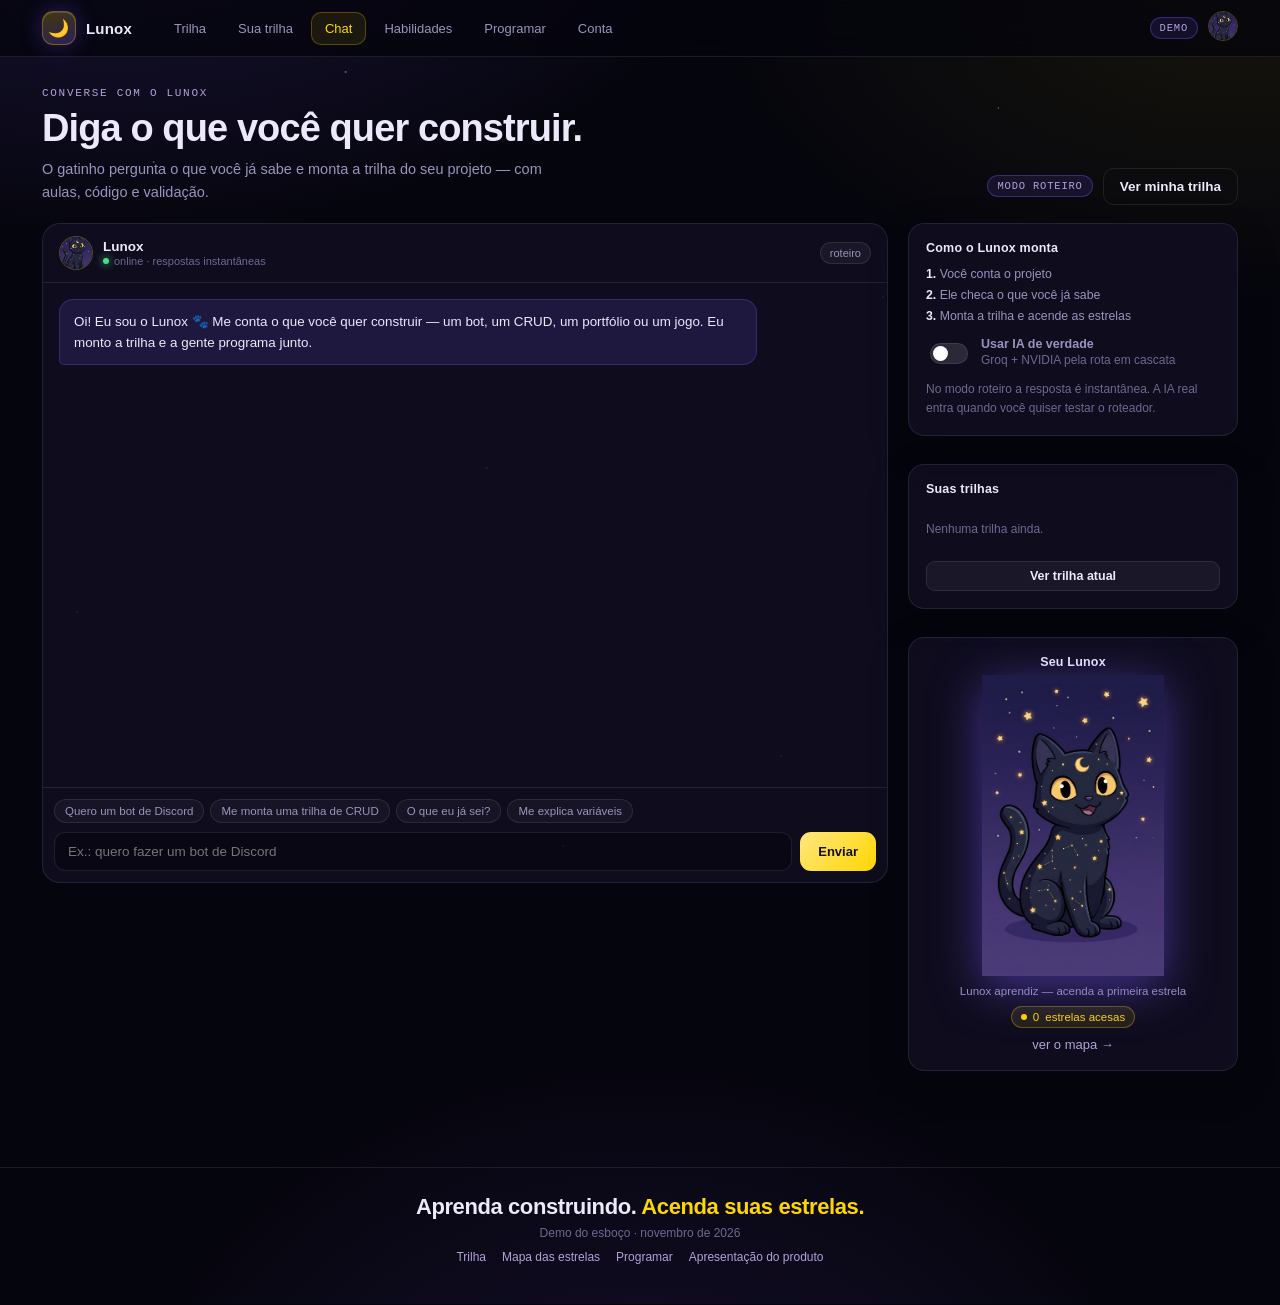
==== chat.html @ a4befdef "Publicação real pela aba Admin e ponte Git para Cloudflare - admin publica no KV (vale na hora) e cr" ====
<!DOCTYPE html>
<html lang="pt-BR">
<head>
<meta charset="UTF-8">
<meta name="viewport" content="width=device-width, initial-scale=1.0">
<title>Lunox — Chat</title>
<meta name="description" content="Converse com o Lunox: diga o que quer construir e ele monta a trilha do seu projeto.">
<link rel="stylesheet" href="app.css">
<link rel="stylesheet" href="conta.css">
</head>
<body>

<header id="topbar"></header>

<main class="page">

  <section class="trail-hero" style="margin-bottom:18px">
    <div>
      <div class="kicker">Converse com o Lunox</div>
      <h1>Diga o que você quer construir.</h1>
      <p class="lead">O gatinho pergunta o que você já sabe e monta a trilha do seu projeto — com aulas, código e validação.</p>
    </div>
    <div class="trail-actions">
      <span class="badge-demo" id="modo-badge">modo roteiro</span>
      <a class="btn ghost" href="index.html">Ver minha trilha</a>
    </div>
  </section>

  <div class="chat-layout">
    <section class="chat-box">
      <div class="chat-head">
        <img class="chat-avatar" id="chat-gato" src="lunox3.png" alt="Lunox">
        <div>
          <div class="who">Lunox</div>
          <div class="st"><span class="dot"></span><span id="chat-status">online · respostas instantâneas</span></div>
        </div>
        <span class="mode" id="chat-mode">roteiro</span>
      </div>

      <div class="chat-log" id="chat-log" aria-live="polite"></div>

      <div class="chat-compose">
        <div class="sugestoes" id="sugestoes"></div>
        <form class="chat-input-row" id="form">
          <input class="chat-input" id="input" placeholder="Ex.: quero fazer um bot de Discord" autocomplete="off" maxlength="500" aria-label="Mensagem para o Lunox">
          <button class="chat-send" type="submit">Enviar</button>
        </form>
      </div>
    </section>

    <aside class="aside">

      <div class="panel">
        <div class="panel-head">
          <span class="panel-title">Como o Lunox monta</span>
        </div>
        <div class="lembra">
          <div><b>1.</b> Você conta o projeto</div>
          <div><b>2.</b> Ele checa o que você já sabe</div>
          <div><b>3.</b> Monta a trilha e acende as estrelas</div>
        </div>
        <label class="switch" style="margin-top:14px">
          <input type="checkbox" id="modo-ia">
          <span><b>Usar IA de verdade</b><br><span class="tiny">Groq + NVIDIA pela rota em cascata</span></span>
        </label>
        <p class="tiny" style="margin:10px 0 0">No modo roteiro a resposta é instantânea. A IA real entra quando você quiser testar o roteador.</p>
      </div>

      <div class="panel">
        <div class="panel-head">
          <span class="panel-title">Suas trilhas</span>
        </div>
        <div class="mini-trails" id="mini-trilhas"></div>
        <a class="btn small" href="index.html" style="width:100%;margin-top:9px;justify-content:center">Ver trilha atual</a>
      </div>

      <div class="panel pet-mini">
        <div class="panel-head" style="justify-content:center;margin-bottom:6px">
          <span class="panel-title">Seu Lunox</span>
        </div>
        <img id="gato" src="lunox3.png" alt="Lunox">
        <div class="cap" id="gato-cap"></div>
        <div class="row" style="justify-content:center;margin-top:9px">
          <span class="chip gold"><span class="dot"></span><span id="estrelas-count">0</span> estrelas acesas</span>
        </div>
        <a class="link" href="habilidades.html" style="display:inline-block;margin-top:9px">ver o mapa →</a>
      </div>

    </aside>
  </div>

</main>

<footer class="footer">
  <div class="big">Aprenda construindo. <span>Acenda suas estrelas.</span></div>
  <p>Demo do esboço · novembro de 2026</p>
  <div class="links">
    <a href="index.html">Trilha</a>
    <a href="habilidades.html">Mapa das estrelas</a>
    <a href="programar.html">Programar</a>
    <a href="pitch.html">Apresentação do produto</a>
  </div>
</footer>

<script src="app-core.js"></script>
<script src="chat.js"></script>
<script src="conta.js"></script>
</body>
</html>
---- app.css ----
/* ============================================================
   Lunox — app de 4 páginas
   ============================================================ */
:root{
  --bg:#05050d;
  --panel:rgba(18,16,36,.72);
  --panel2:rgba(10,9,22,.72);
  --line:rgba(255,255,255,.09);
  --line2:rgba(255,255,255,.14);
  --txt:#ece9fb;
  --dim:#9a93bd;
  --dim2:#6f6890;
  --gold:#ffd700;
  --gold2:#ffe680;
  --violet:#7c5cff;
  --purple:#b3a1d9;
  --ok:#4ade80;
  --danger:#fb7185;
  --radius:16px;
  --mono:ui-monospace,"Cascadia Code",Consolas,Menlo,monospace;
}

*{box-sizing:border-box}
html{scroll-behavior:smooth}
body{
  margin:0;color:var(--txt);min-height:100vh;overflow-x:hidden;
  font-family:ui-sans-serif,-apple-system,"Segoe UI",Roboto,sans-serif;
  background:
    radial-gradient(1100px 650px at 8% -12%, rgba(124,92,255,.20), transparent 62%),
    radial-gradient(900px 520px at 96% 0%, rgba(255,215,0,.075), transparent 58%),
    radial-gradient(900px 760px at 50% 116%, rgba(140,80,255,.14), transparent 62%),
    var(--bg);
}
body::before{
  content:"";position:fixed;inset:0;pointer-events:none;z-index:0;opacity:.45;
  background-image:
    radial-gradient(1.4px 1.4px at 12% 18%, #fff, transparent),
    radial-gradient(1.2px 1.2px at 78% 12%, #fff, transparent),
    radial-gradient(1.6px 1.6px at 38% 52%, #ffe9a8, transparent),
    radial-gradient(1.2px 1.2px at 91% 44%, #cfd4ff, transparent),
    radial-gradient(1.3px 1.3px at 6% 68%, #fff, transparent),
    radial-gradient(1.1px 1.1px at 61% 84%, #fff, transparent),
    radial-gradient(1.5px 1.5px at 27% 8%, #fff, transparent),
    radial-gradient(1.2px 1.2px at 69% 33%, #fff, transparent),
    radial-gradient(1.3px 1.3px at 96% 74%, #fff, transparent),
    radial-gradient(1.2px 1.2px at 44% 94%, #fff, transparent);
  animation:twinkle 7s ease-in-out infinite alternate;
}
@keyframes twinkle{from{opacity:.24}to{opacity:.56}}

a{color:inherit}
.wrap{position:relative;z-index:1;max-width:1240px;margin:0 auto;padding:0 22px}

/* ---------- topo ---------- */
.topbar{
  position:sticky;top:0;z-index:30;
  background:rgba(5,5,13,.78);backdrop-filter:blur(14px);
  border-bottom:1px solid var(--line);
}
.topbar-in{
  max-width:1240px;margin:0 auto;padding:11px 22px;
  display:flex;align-items:center;gap:18px;
}
.brand{display:flex;align-items:center;gap:10px;font-weight:700;letter-spacing:.2px;text-decoration:none;font-size:15px}
.brand .moon{
  width:34px;height:34px;border-radius:11px;display:grid;place-items:center;font-size:17px;
  background:linear-gradient(160deg,rgba(255,215,0,.24),rgba(124,92,255,.3));
  border:1px solid rgba(255,215,0,.3);
  box-shadow:0 0 22px rgba(124,92,255,.32), inset 0 1px 0 rgba(255,255,255,.15);
}
.tabs{display:flex;align-items:center;gap:4px;margin-left:10px;flex:1}
.tab{
  text-decoration:none;font-size:13px;color:var(--dim);padding:8px 13px;border-radius:10px;
  border:1px solid transparent;transition:.16s;white-space:nowrap;
}
.tab:hover{color:var(--txt);background:rgba(255,255,255,.05)}
.tab.ativo{
  color:var(--gold);background:rgba(255,215,0,.09);border-color:rgba(255,215,0,.26);
}
.top-meta{display:flex;align-items:center;gap:10px;margin-left:auto}
.badge-demo{
  font-size:10.5px;letter-spacing:.8px;text-transform:uppercase;color:var(--purple);
  border:1px solid rgba(124,92,255,.34);background:rgba(124,92,255,.12);
  padding:4px 9px;border-radius:999px;font-family:var(--mono);
}
.top-gato{width:30px;height:30px;border-radius:50%;object-fit:cover;border:1px solid rgba(255,215,0,.3)}

/* ---------- base de página ---------- */
.page{position:relative;z-index:1;max-width:1240px;margin:0 auto;padding:30px 22px 60px}
.kicker{font-size:11px;letter-spacing:1.7px;text-transform:uppercase;color:var(--purple);margin-bottom:9px;font-family:var(--mono)}
h1{font-size:clamp(26px,3.4vw,38px);letter-spacing:-.9px;line-height:1.1;margin:0 0 10px;font-weight:740}
h2{font-size:clamp(19px,2.2vw,24px);letter-spacing:-.4px;margin:0 0 8px;font-weight:700}
h3{font-size:15.5px;margin:0 0 6px}
.lead{color:var(--dim);font-size:14.5px;line-height:1.62;margin:0;max-width:70ch}
.muted{color:var(--dim)}
.tiny{font-size:12px;color:var(--dim2);line-height:1.6}
.row{display:flex;align-items:center;gap:10px;flex-wrap:wrap}
.stack{display:flex;flex-direction:column;gap:14px}

/* ---------- botões ---------- */
.btn{
  display:inline-flex;align-items:center;justify-content:center;gap:8px;
  border:1px solid var(--line);background:rgba(255,255,255,.05);color:var(--txt);
  font-size:13.5px;font-weight:640;padding:10px 16px;border-radius:11px;cursor:pointer;
  text-decoration:none;transition:.16s;font-family:inherit;white-space:nowrap;
}
.btn:hover{background:rgba(255,255,255,.1);transform:translateY(-1px)}
.btn.primary{
  color:#120f22;border:0;background:linear-gradient(135deg,var(--gold2),var(--gold));
  box-shadow:0 8px 26px rgba(255,215,0,.2), inset 0 1px 0 rgba(255,255,255,.45);
}
.btn.primary:hover{filter:brightness(1.06)}
.btn.ghost{background:transparent}
.btn.small{padding:7px 12px;font-size:12.5px;border-radius:9px}
.btn.danger{color:var(--danger);border-color:rgba(251,113,133,.28);background:rgba(251,113,133,.08)}
.btn:disabled{opacity:.42;cursor:not-allowed;transform:none;filter:none}
.link{color:var(--purple);text-decoration:none;font-size:13px}
.link:hover{color:var(--gold)}

/* ---------- painéis ---------- */
.panel{
  background:var(--panel);border:1px solid var(--line);border-radius:var(--radius);
  padding:17px;backdrop-filter:blur(10px);box-shadow:0 14px 40px rgba(0,0,0,.22);
}
.panel-head{display:flex;align-items:center;gap:9px;margin-bottom:12px}
.panel-title{font-size:12.5px;font-weight:700;letter-spacing:.2px}
.panel-title .count{color:var(--dim2);font-weight:500;margin-left:5px}
.panel-sub{font-size:11.5px;color:var(--dim2);margin:-6px 0 12px}
.panel + .panel{margin-top:14px}

.chip{
  display:inline-flex;align-items:center;gap:6px;font-size:11.5px;padding:4px 9px;border-radius:999px;
  background:rgba(255,255,255,.05);border:1px solid var(--line);color:var(--dim);
}
.chip.gold{color:var(--gold);border-color:rgba(255,215,0,.3);background:rgba(255,215,0,.09)}
.chip.violet{color:#c9bafd;border-color:rgba(124,92,255,.35);background:rgba(124,92,255,.14)}
.chip.ok{color:#8ef0b4;border-color:rgba(74,222,128,.34);background:rgba(74,222,128,.1)}
.chip.dim{color:var(--dim2)}
.chip .dot{width:6px;height:6px;border-radius:50%;background:currentColor}

.progress{height:7px;border-radius:99px;background:rgba(255,255,255,.07);overflow:hidden;flex:1;min-width:120px}
.progress i{display:block;height:100%;width:0;border-radius:99px;background:linear-gradient(90deg,var(--violet),var(--gold));transition:width .45s}

/* ---------- trilha ---------- */
.trail-hero{display:flex;align-items:flex-end;gap:22px;flex-wrap:wrap;margin-bottom:22px}
.trail-hero h1{margin-bottom:8px}
.trail-hero .lead{max-width:62ch}
.trail-meta{display:flex;gap:8px;flex-wrap:wrap;margin-top:13px}
.trail-actions{display:flex;gap:10px;flex-wrap:wrap;margin-left:auto;align-items:center}

.app-grid{display:grid;grid-template-columns:302px minmax(0,1fr);gap:20px;align-items:start}
.aside{display:flex;flex-direction:column;gap:14px;position:sticky;top:84px}

.trail-list{display:flex;flex-direction:column;gap:7px}
.trail-item{
  display:flex;align-items:center;gap:9px;width:100%;text-align:left;cursor:pointer;
  border:1px solid transparent;background:rgba(255,255,255,.025);border-radius:11px;
  padding:10px 11px;color:var(--txt);font-family:inherit;transition:.16s;
}
.trail-item:hover{background:rgba(255,255,255,.06);border-color:var(--line2)}
.trail-item.ativo{background:rgba(255,215,0,.07);border-color:rgba(255,215,0,.28)}
.ti-info{min-width:0;flex:1}
.ti-name{display:block;font-size:13px;font-weight:640;white-space:nowrap;overflow:hidden;text-overflow:ellipsis}
.ti-meta{display:block;font-size:11px;color:var(--dim2);margin-top:2px}
.ti-check{color:var(--gold);font-size:13px}
.ti-del{
  border:0;background:transparent;color:var(--dim2);cursor:pointer;font-size:13px;
  padding:3px 5px;border-radius:6px; opacity:0; transition:.15s;
}
.trail-item:hover .ti-del{opacity:1}
.ti-del:hover{color:var(--danger);background:rgba(251,113,133,.1)}
.novo-btn{width:100%;margin-top:10px;justify-content:center}

.progress-line{display:flex;align-items:center;gap:12px;margin-bottom:14px;font-size:12.5px;color:var(--dim)}
.progress-line b{color:var(--gold)}

.aula-card{
  background:var(--panel);border:1px solid var(--line);border-radius:15px;
  margin-bottom:12px;overflow:hidden;transition:.18s;
}
.aula-card:hover{border-color:var(--line2)}
.aula-card.skip{border-style:dashed;border-color:rgba(74,222,128,.35);background:rgba(74,222,128,.035)}
.aula-card.aberta{border-color:rgba(124,92,255,.36)}
.aula-head{display:flex;align-items:center;gap:12px;padding:14px 16px;cursor:pointer}
.aula-num{
  flex:0 0 auto;width:30px;height:30px;border-radius:9px;display:grid;place-items:center;
  font-size:12.5px;font-weight:700;color:var(--gold);font-family:var(--mono);
  background:rgba(255,215,0,.11);border:1px solid rgba(255,215,0,.26);
}
.aula-card.skip .aula-num{color:#8ef0b4;background:rgba(74,222,128,.1);border-color:rgba(74,222,128,.3)}
.aula-title{flex:1;min-width:0}
.aula-title h3{margin:0 0 4px;font-size:14.5px}
.aula-tags{display:flex;gap:6px;flex-wrap:wrap;align-items:center}
.aula-chev{color:var(--dim2);font-size:11px;transition:.2s;margin-left:4px}
.aula-card.aberta .aula-chev{transform:rotate(180deg)}
.aula-body{display:none;padding:0 16px 15px}
.aula-card.aberta .aula-body{display:block}
.conceito{color:var(--dim);font-size:13px;line-height:1.6;margin:0 0 12px}
.passos{list-style:none;margin:0;padding:0;display:flex;flex-direction:column;gap:8px}
.passo{
  display:flex;gap:11px;align-items:flex-start;padding:10px 11px;border-radius:10px;
  background:rgba(0,0,0,.22);border:1px solid rgba(255,255,255,.055);
}
.passo .p-n{
  flex:0 0 auto;width:21px;height:21px;border-radius:6px;display:grid;place-items:center;
  font-size:10.5px;font-family:var(--mono);color:var(--purple);
  background:rgba(124,92,255,.14);border:1px solid rgba(124,92,255,.28);
}
.passo .p-body{flex:1;min-width:0}
.passo .p-label{display:block;font-size:10.5px;letter-spacing:.8px;text-transform:uppercase;color:var(--purple);margin-bottom:3px;font-family:var(--mono)}
.passo .p-txt{font-size:12.8px;line-height:1.5;color:#cfc9e8}
.passo .p-act{flex:0 0 auto;align-self:center}
.why{
  margin-top:11px;font-size:12.3px;color:#b9b2d6;background:rgba(0,0,0,.24);
  border-left:2px solid rgba(255,215,0,.5);padding:8px 11px;border-radius:0 8px 8px 0;
}
.aula-foot{display:flex;align-items:center;gap:10px;flex-wrap:wrap;margin-top:11px}
.aula-foot .spacer{flex:1}
.passos-dots{display:flex;gap:5px}
.dot-step{width:7px;height:7px;border-radius:50%;background:rgba(255,255,255,.14)}
.dot-step.on{background:var(--ok);box-shadow:0 0 7px rgba(74,222,128,.6)}
.dot-step.on.gold{background:var(--gold);box-shadow:0 0 7px rgba(255,215,0,.6)}

.check-lida{display:inline-flex;align-items:center;gap:7px;font-size:12px;color:var(--dim);cursor:pointer}
.check-lida input{accent-color:var(--gold)}

/* ---------- modal ---------- */
.modal{
  border:1px solid var(--line2);border-radius:20px;background:#0b0918;color:var(--txt);
  padding:22px;max-width:760px;width:calc(100% - 36px);box-shadow:0 30px 90px rgba(0,0,0,.6);
}
.modal::backdrop{background:rgba(3,3,10,.72);backdrop-filter:blur(4px)}
.modal h2{margin-bottom:4px}
.modal .lead{font-size:13px;margin-bottom:16px}
.preset-grid{display:grid;grid-template-columns:1fr 1fr;gap:11px}
.preset{
  text-align:left;border:1px solid var(--line);background:rgba(255,255,255,.03);border-radius:13px;
  padding:14px;cursor:pointer;color:var(--txt);font-family:inherit;transition:.16s;
}
.preset:hover{border-color:rgba(124,92,255,.5);background:rgba(124,92,255,.09)}
.preset .p-ic{font-size:17px}
.preset h3{font-size:13.5px;margin:7px 0 3px}
.preset p{font-size:11.5px;color:var(--dim);margin:0 0 8px;line-height:1.45}
.preset .p-stars{font-size:11px;color:var(--dim2)}
.modal .fechar{position:absolute;top:12px;right:14px;border:0;background:transparent;color:var(--dim);font-size:19px;cursor:pointer}

/* ---------- chat ---------- */
.chat-layout{display:grid;grid-template-columns:minmax(0,1fr) 330px;gap:20px;align-items:start}
.chat-box{
  display:flex;flex-direction:column;height:calc(100vh - 240px);min-height:480px;
  background:var(--panel);border:1px solid var(--line);border-radius:18px;overflow:hidden;
}
.chat-head{display:flex;align-items:center;gap:10px;padding:12px 16px;border-bottom:1px solid var(--line)}
.chat-avatar{width:34px;height:34px;border-radius:50%;object-fit:cover;border:1px solid rgba(255,215,0,.28);background:#141029}
.chat-head .who{font-size:13.5px;font-weight:650}
.chat-head .st{font-size:11px;color:var(--dim2);display:flex;align-items:center;gap:5px;margin-top:1px}
.chat-head .st .dot{width:6px;height:6px;border-radius:50%;background:var(--ok);box-shadow:0 0 8px var(--ok)}
.chat-head .mode{margin-left:auto;font-size:11px;padding:4px 9px;border-radius:999px;border:1px solid var(--line);background:rgba(255,255,255,.05);color:var(--dim)}
.chat-head .mode.real{color:var(--gold);border-color:rgba(255,215,0,.35);background:rgba(255,215,0,.1)}
.chat-log{flex:1;overflow:auto;padding:16px;display:flex;flex-direction:column;gap:10px;scroll-behavior:smooth}
.msg{max-width:86%;padding:11px 14px;border-radius:14px;font-size:13.4px;line-height:1.58;white-space:pre-wrap}
.msg.lunox{background:rgba(124,92,255,.15);border:1px solid rgba(124,92,255,.26);border-bottom-left-radius:5px;align-self:flex-start}
.msg.user{background:rgba(255,255,255,.08);border:1px solid var(--line);border-bottom-right-radius:5px;align-self:flex-end}
.msg.typing{color:var(--dim);font-style:italic}
.msg .layer-tag{display:block;margin-top:7px;font-size:10px;letter-spacing:.6px;text-transform:uppercase;color:var(--dim2);font-family:var(--mono)}
.chat-compose{border-top:1px solid var(--line);padding:11px}
.sugestoes{display:flex;gap:6px;flex-wrap:wrap;margin-bottom:9px}
.sug{font-size:11.5px;padding:5px 10px;border-radius:999px;cursor:pointer;font-family:inherit;
  background:rgba(255,255,255,.04);border:1px solid var(--line);color:var(--dim);transition:.15s}
.sug:hover{color:var(--txt);border-color:rgba(124,92,255,.5);background:rgba(124,92,255,.12)}
.chat-input-row{display:flex;gap:8px}
.chat-input{
  flex:1;background:rgba(0,0,0,.34);border:1px solid var(--line);border-radius:11px;
  padding:11px 13px;color:var(--txt);font-size:13.5px;outline:0;font-family:inherit;
}
.chat-input:focus{border-color:rgba(124,92,255,.55)}
.chat-send{border:0;border-radius:11px;padding:0 18px;font-weight:700;font-size:13px;cursor:pointer;
  color:#120f22;background:linear-gradient(135deg,var(--gold2),var(--gold))}

.trail-card{
  border:1px solid rgba(255,215,0,.28);border-radius:13px;padding:13px;margin-top:10px;
  background:linear-gradient(160deg,rgba(255,215,0,.08),rgba(124,92,255,.07));
}
.tc-head{display:flex;align-items:center;gap:8px;margin-bottom:8px}
.tc-head b{font-size:13.5px}
.tc-aulas{list-style:none;margin:0 0 10px;padding:0;display:flex;flex-direction:column;gap:5px}
.tc-aulas li{font-size:12px;color:#cfc9e8;display:flex;gap:7px;align-items:flex-start}
.tc-aulas .n{font-family:var(--mono);font-size:10px;color:var(--gold);margin-top:2px}
.tc-stars{font-size:11px;color:var(--dim2);margin-bottom:9px}

.switch{display:flex;align-items:center;gap:10px;font-size:12.5px;color:var(--dim);cursor:pointer}
.switch input{appearance:none;width:38px;height:21px;border-radius:99px;background:rgba(255,255,255,.12);border:1px solid var(--line);position:relative;cursor:pointer;transition:.2s;flex:0 0 auto}
.switch input:checked{background:rgba(255,215,0,.35);border-color:rgba(255,215,0,.5)}
.switch input::after{content:"";position:absolute;top:2px;left:2px;width:15px;height:15px;border-radius:50%;background:#fff;transition:.2s}
.switch input:checked::after{left:19px}

.lembra{display:flex;flex-direction:column;gap:7px;font-size:12.3px;color:var(--dim)}
.lembra b{color:var(--txt);font-weight:600}
.mini-trails{display:flex;flex-direction:column;gap:6px}
.mini-trail{display:flex;align-items:center;gap:8px;font-size:12px;color:var(--dim);padding:6px 8px;border-radius:8px;background:rgba(255,255,255,.03)}
.mini-trail.ativo{color:var(--gold);background:rgba(255,215,0,.07)}

/* ---------- habilidades ---------- */
.skills-layout{display:grid;grid-template-columns:minmax(0,1fr) 340px;gap:20px;align-items:start}
.map-panel{padding:13px;overflow:hidden}
.map-toolbar{display:flex;align-items:center;gap:8px;flex-wrap:wrap;margin-bottom:10px}
.map-toolbar .spacer{flex:1}
.seg{display:flex;background:rgba(0,0,0,.28);border:1px solid var(--line);border-radius:9px;padding:2px}
.seg button{border:0;background:transparent;color:var(--dim);font-size:11.5px;padding:5px 10px;border-radius:7px;cursor:pointer;font-family:inherit}
.seg button.on{background:rgba(255,215,0,.14);color:var(--gold)}
.zoom-btn{width:29px;height:29px;padding:0;font-size:14px;display:grid;place-items:center}
.map-legend{display:flex;gap:6px;flex-wrap:wrap;margin-bottom:10px}
.legend-item{
  display:inline-flex;align-items:center;gap:5px;font-size:10.5px;color:var(--dim);
  padding:3px 7px;border-radius:999px;border:1px solid var(--line);background:rgba(255,255,255,.03);cursor:pointer;font-family:inherit;
}
.legend-item:hover{color:var(--txt);border-color:var(--line2)}
.legend-item.on{color:var(--txt);border-color:var(--line2);background:rgba(255,255,255,.07)}
.legend-item i{width:6px;height:6px;border-radius:50%;display:block}

.map-viewport{
  overflow:auto;max-height:66vh;border:1px solid var(--line);border-radius:13px;
  background:linear-gradient(#0f0a2b,#1b1338 55%,#241a4a);
  padding:6px;
}
.mapa{transform-origin:0 0;min-width:100%}
.mapa svg{display:block;width:100%;height:auto;transition:width .18s}
.mapa .star{transition:opacity .25s, filter .25s}
.mapa .star.fora{opacity:.13}
.mapa.completo .star.fora{opacity:.62}
.mapa .star.mvp{opacity:1;filter:drop-shadow(0 0 2.5px rgba(255,232,170,.85))}
.mapa .star.acesa{filter:drop-shadow(0 0 6px rgba(255,215,0,.95)) brightness(1.35)}
.mapa .star.sel{filter:drop-shadow(0 0 7px #fff) brightness(1.5)}
.mapa .star.filtro-fora{opacity:.05}
.map-hint{display:flex;align-items:center;gap:7px;font-size:11.5px;color:var(--dim2);margin-top:8px}
.map-hint .dot{width:6px;height:6px;border-radius:50%;background:var(--gold);box-shadow:0 0 8px var(--gold)}

.star-detail .sd-top{display:flex;align-items:flex-start;gap:9px;margin-bottom:8px}
.sd-icon{font-size:22px;line-height:1}
.star-detail h3{margin:0 0 3px;font-size:15px}
.sd-meta{display:flex;gap:6px;flex-wrap:wrap;margin-bottom:10px}
.sd-why{font-size:12.3px;color:var(--dim);line-height:1.55;margin:0 0 12px}
.sd-empty{font-size:12.5px;color:var(--dim2);line-height:1.6}

.mvp-list{display:flex;flex-direction:column;gap:5px}
.mvp-item{
  display:flex;align-items:center;gap:8px;font-size:12px;padding:6px 8px;border-radius:8px;
  color:var(--dim);background:rgba(255,255,255,.025);border:1px solid transparent;cursor:pointer;font-family:inherit;text-align:left;
}
.mvp-item:hover{background:rgba(255,255,255,.05);border-color:var(--line)}
.mvp-item.on{color:var(--gold);background:rgba(255,215,0,.07);border-color:rgba(255,215,0,.22)}
.mvp-item.sel{border-color:rgba(255,215,0,.38);background:rgba(255,215,0,.1)}
.mvp-item .s{font-size:12px;filter:grayscale(1);opacity:.45}
.mvp-item.on .s{filter:none;opacity:1;text-shadow:0 0 10px rgba(255,215,0,.8)}
.mvp-item.sel .s{filter:none;opacity:1}
.mvp-item .st{margin-left:auto;font-size:10px;color:var(--dim2)}

.teste-box{
  margin-top:12px;padding:12px;border-radius:11px;border:1px solid rgba(255,215,0,.28);
  background:rgba(255,215,0,.055);
}
.teste-box .q{font-size:12.8px;line-height:1.5;margin-bottom:10px}
.teste-box .row{gap:7px}
.teste-box .prog{font-size:10.5px;color:var(--dim2);margin-bottom:7px;font-family:var(--mono)}

.pet-mini{text-align:center}
.pet-mini img{width:62%;filter:drop-shadow(0 10px 24px rgba(124,92,255,.5));transition:.4s}
.pet-mini .cap{font-size:11.5px;color:var(--dim);margin-top:5px}

/* ---------- programar ---------- */
.work-layout{display:grid;grid-template-columns:352px minmax(0,1fr);gap:20px;align-items:start}
.ctx-bar{display:flex;align-items:center;gap:9px;flex-wrap:wrap;margin-bottom:16px}
.ctx-bar select{
  background:rgba(0,0,0,.3);border:1px solid var(--line);border-radius:9px;padding:8px 10px;
  color:var(--txt);font-size:12.5px;font-family:inherit;outline:0;max-width:280px;
}
.ctx-bar select:focus{border-color:rgba(124,92,255,.55)}
.passo-badge{font-size:11px;padding:4px 9px;border-radius:999px;border:1px solid rgba(124,92,255,.34);background:rgba(124,92,255,.12);color:#c9bafd;font-family:var(--mono)}

.ex-panel .ex-title{font-size:15px;margin:0 0 7px}
.ex-enunciado{font-size:13px;line-height:1.6;color:#cfc9e8;margin:0 0 12px}
.ex-enunciado code{font-family:var(--mono);font-size:12px;background:rgba(255,255,255,.07);padding:1px 5px;border-radius:5px}
.reqs{list-style:none;margin:0 0 12px;padding:0;display:flex;flex-direction:column;gap:6px}
.reqs li{font-size:12.2px;color:var(--dim);display:flex;gap:7px;align-items:flex-start;line-height:1.45}
.reqs .m{color:var(--purple);flex:0 0 auto;font-size:11px;margin-top:1px}
details.dica{border-top:1px solid var(--line);padding-top:10px;margin-top:2px}
details.dica summary{cursor:pointer;font-size:12px;color:var(--purple);list-style:none}
details.dica summary::-webkit-details-marker{display:none}
details.dica p{font-size:12.2px;color:var(--dim);line-height:1.6;margin:8px 0 0}

.editor-panel{padding:0;overflow:hidden}
.ed-toolbar{display:flex;align-items:center;gap:8px;padding:10px 12px;border-bottom:1px solid var(--line);background:rgba(0,0,0,.2)}
.ed-file{font-family:var(--mono);font-size:11.5px;color:var(--dim);display:flex;align-items:center;gap:7px}
.ed-file .dot{width:6px;height:6px;border-radius:50%;background:var(--violet)}
.ed-toolbar .spacer{flex:1}
.ed-tabs{display:flex;gap:2px;padding:0 10px;border-bottom:1px solid var(--line);background:rgba(0,0,0,.14);overflow-x:auto}
.ed-tabs[hidden]{display:none}
.ed-tab{
  background:transparent;border:0;border-bottom:2px solid transparent;color:var(--dim2);
  font-family:var(--mono);font-size:11.5px;padding:8px 10px;cursor:pointer;white-space:nowrap;
}
.ed-tab:hover{color:var(--txt)}
.ed-tab.on{color:var(--txt);border-bottom-color:var(--violet)}
.ed-tab .p{color:var(--violet);font-size:9px;margin-left:4px;vertical-align:middle}
.editor{display:flex;background:rgba(0,0,0,.3);min-height:270px;max-height:46vh}
.lines{
  flex:0 0 auto;padding:12px 8px 12px 10px;text-align:right;font-family:var(--mono);font-size:12.5px;
  line-height:1.65;color:#4c4670;user-select:none;border-right:1px solid rgba(255,255,255,.05);
  overflow:hidden;background:rgba(0,0,0,.16);white-space:pre;min-width:3ch;
}
.code{
  flex:1;width:100%;border:0;outline:0;resize:none;background:transparent;color:#e7e3ff;
  font-family:var(--mono);font-size:12.5px;line-height:1.65;padding:12px 14px;
  tab-size:2;white-space:pre;overflow:auto;
}

.out-grid{display:grid;grid-template-columns:1fr 1fr;gap:14px;margin-top:14px;align-items:start}
.tests{display:flex;flex-direction:column;gap:6px}
.test-row{display:flex;gap:8px;align-items:flex-start;font-size:12.2px;line-height:1.45;color:var(--dim)}
.test-row .m{flex:0 0 auto;font-size:11px;margin-top:1px}
.test-row.ok{color:#a9d9bd}
.test-row.ok .m{color:var(--ok)}
.test-row.bad{color:#e6a6b0}
.test-row.bad .m{color:var(--danger)}
.console{
  font-family:var(--mono);font-size:11.5px;line-height:1.6;color:#c8c2e6;background:rgba(0,0,0,.32);
  border:1px solid var(--line);border-radius:10px;padding:10px;min-height:92px;max-height:180px;overflow:auto;white-space:pre-wrap;
}
.console .prompt{color:var(--dim2)}

/* ---------------- desafio em tela cheia ---------------- */
.df-overlay{position:fixed;inset:0;z-index:120;background:#0b0a14;padding:12px;display:flex;flex-direction:column}
.df-overlay[hidden]{display:none}
.df-shell{display:flex;flex-direction:column;height:100%;min-height:0;border:1px solid var(--line);border-radius:14px;overflow:hidden;background:var(--bg)}
.df-head{display:flex;align-items:center;gap:10px;padding:10px 14px;border-bottom:1px solid var(--line);background:rgba(0,0,0,.25);flex:0 0 auto}
.df-head .df-kicker{font-family:var(--mono);font-size:10px;letter-spacing:1px;text-transform:uppercase;color:var(--violet)}
.df-head b{font-size:14px;line-height:1.3}
.df-head .spacer{flex:1}
.df-grid{flex:1;display:grid;grid-template-columns:minmax(0,1.05fr) minmax(0,.95fr);gap:12px;padding:12px;min-height:0}
.df-col{display:flex;flex-direction:column;min-height:0;gap:10px}
.df-comentario{
  margin:0;flex:0 0 auto;max-height:34%;overflow:auto;white-space:pre;
  font-family:var(--mono);font-size:12px;line-height:1.6;color:#8f88bd;
  background:rgba(124,92,255,.07);border:1px solid rgba(124,92,255,.24);
  border-radius:10px;padding:10px 12px;
}
.df-editor-host{flex:1;min-height:0;display:flex}
.df-editor-host .editor-panel{display:flex;flex-direction:column;width:100%;min-height:0;border:1px solid var(--line);border-radius:12px;background:var(--panel)}
.df-editor-host .editor{flex:1;min-height:0;max-height:none}
.df-editor-host .code{height:100%}
.df-terminal{flex:1;min-height:0;display:flex;flex-direction:column}
.df-terminal .out-grid{grid-template-columns:1fr;margin-top:0;gap:10px;flex:1;min-height:0;align-items:stretch}
.df-terminal .out-grid>.panel{display:flex;flex-direction:column;min-height:0}
.df-terminal .out-grid>.panel:first-child{flex:1}
.df-terminal .tests{overflow:auto;flex:1}
.df-terminal .console{flex:1;max-height:none;min-height:120px}
body.df-aberto{overflow:hidden}
@media (max-width:860px){
  .df-grid{grid-template-columns:1fr;overflow:auto}
  .df-col{min-height:340px}
  .df-comentario{max-height:24vh}
}

.ia-panel{margin-top:14px}
.ia-head{display:flex;align-items:center;gap:9px;margin-bottom:8px}
.ia-head b{font-size:13.5px}
.ia-head .mode{margin-left:auto;font-size:10px;color:var(--dim2);font-family:var(--mono)}
.ia-desc{font-size:12.3px;color:var(--dim);line-height:1.55;margin:0 0 11px}
.ia-answer{
  display:none;margin-top:12px;padding:13px;border-radius:11px;
  border:1px solid rgba(124,92,255,.3);background:rgba(124,92,255,.08);
  font-size:12.8px;line-height:1.65;color:#ddd8f6;white-space:pre-wrap;
}
.ia-answer.show{display:block}
.ia-answer .who{display:block;font-size:10px;letter-spacing:.8px;text-transform:uppercase;color:var(--purple);margin-bottom:6px;font-family:var(--mono)}
.ia-spin{display:none;align-items:center;gap:9px;margin-top:12px;font-size:12.5px;color:var(--dim)}
.ia-spin.show{display:flex}
.spin{width:14px;height:14px;border-radius:50%;border:2px solid rgba(255,255,255,.16);border-top-color:var(--gold);animation:spin .8s linear infinite}
@keyframes spin{to{transform:rotate(360deg)}}

.refino{margin-top:12px;border-top:1px solid var(--line);padding-top:12px}
.refino textarea{
  width:100%;min-height:86px;background:rgba(0,0,0,.3);border:1px solid var(--line);border-radius:10px;
  padding:10px 12px;color:var(--txt);font-size:12.5px;font-family:inherit;line-height:1.55;outline:0;resize:vertical;
}
.refino textarea:focus{border-color:rgba(124,92,255,.55)}
.verdict{display:none;margin-top:9px;font-size:12.5px;line-height:1.55;padding:10px 12px;border-radius:9px;border:1px solid var(--line)}
.verdict.show{display:block}
.verdict.ok{border-color:rgba(74,222,128,.35);background:rgba(74,222,128,.08);color:#a9e9c1}
.verdict.no{border-color:rgba(251,113,133,.32);background:rgba(251,113,133,.07);color:#f0b7bf}

.work-foot{display:flex;align-items:center;gap:10px;flex-wrap:wrap;margin-top:14px}
.work-foot .spacer{flex:1}

/* ---------- footer ---------- */
.footer{
  position:relative;z-index:1;border-top:1px solid var(--line);margin-top:36px;
  padding:26px 22px 40px;text-align:center;
}
.footer .big{font-size:clamp(17px,2.2vw,22px);font-weight:720;letter-spacing:-.4px;margin-bottom:6px}
.footer .big span{color:var(--gold)}
.footer p{color:var(--dim2);font-size:12px;margin:0 0 10px}
.footer a{color:var(--purple);text-decoration:none;font-size:12px}
.footer a:hover{color:var(--gold)}
.footer .links{display:flex;gap:16px;justify-content:center;flex-wrap:wrap}

/* ---------- responsivo ---------- */
@media (max-width:1020px){
  .app-grid,.skills-layout,.work-layout,.chat-layout{grid-template-columns:1fr}
  .aside{position:static;order:2}
  .trail-actions{margin-left:0}
  .chat-box{height:70vh}
  .out-grid{grid-template-columns:1fr}
  .map-viewport{max-height:56vh}
}
@media (max-width:760px){
  .topbar-in{padding:9px 14px;gap:10px;flex-wrap:wrap}
  .tabs{order:3;width:100%;overflow:auto;margin-left:0;padding-bottom:2px}
  .tab{padding:7px 10px;font-size:12px}
  .page{padding:20px 14px 44px}
  .preset-grid{grid-template-columns:1fr}
  .aula-head{padding:12px}
  .aula-body{padding:0 12px 13px}
  .passo{flex-wrap:wrap}
  .passo .p-act{width:100%}
  .passo .p-act .btn{width:100%}
  .trail-hero{padding-top:4px}
  .aside{order:2}
}
---- conta.css ----
/* Conta — login leve + sync. Usa as variáveis de app.css */

.conta-grid{display:grid;grid-template-columns:repeat(auto-fit,minmax(280px,1fr));gap:14px;max-width:900px}
.conta-card{max-width:none}
.conta-campo{display:block;margin:0 0 12px}
.conta-campo > span{display:block;font-size:11.5px;font-weight:700;color:var(--dim);margin-bottom:6px}
.conta-campo input{
  width:100%;box-sizing:border-box;background:var(--panel2);color:var(--txt);
  border:1px solid var(--line2);border-radius:11px;padding:11px 13px;
  font:inherit;font-size:14px;
}
.conta-campo input:focus{outline:none;border-color:rgba(255,215,0,.45);box-shadow:0 0 0 3px rgba(255,215,0,.08)}
.conta-campo input:invalid:not(:placeholder-shown){border-color:rgba(251,113,133,.45)}

.conta-erro{
  margin:0 0 10px;font-size:12.5px;line-height:1.5;color:var(--danger);
  background:rgba(251,113,133,.08);border:1px solid rgba(251,113,133,.25);
  border-radius:10px;padding:8px 11px;
}

.conta-nota{font-size:12.5px;line-height:1.6;color:var(--dim2);max-width:76ch}
.conta-logado .conta-nota{margin:10px 0 14px}
.conta-sync{
  margin:0;font-family:var(--mono);font-size:11.5px;color:var(--gold);
  border:1px solid rgba(255,215,0,.28);background:rgba(255,215,0,.06);
  border-radius:999px;padding:4px 11px;display:inline-block;
}
.conta-acoes{display:flex;gap:8px;flex-wrap:wrap}
.conta-apagar{border-top:1px dashed var(--line2);margin-top:14px;padding-top:14px}
.conta-apagar p{font-size:12.5px;color:var(--dim);line-height:1.55}

.conta-chip{color:var(--gold2);text-decoration:none;font-size:11.5px}
.conta-chip:hover{color:var(--gold);border-color:rgba(255,215,0,.4)}

.conta-links{margin-top:22px}
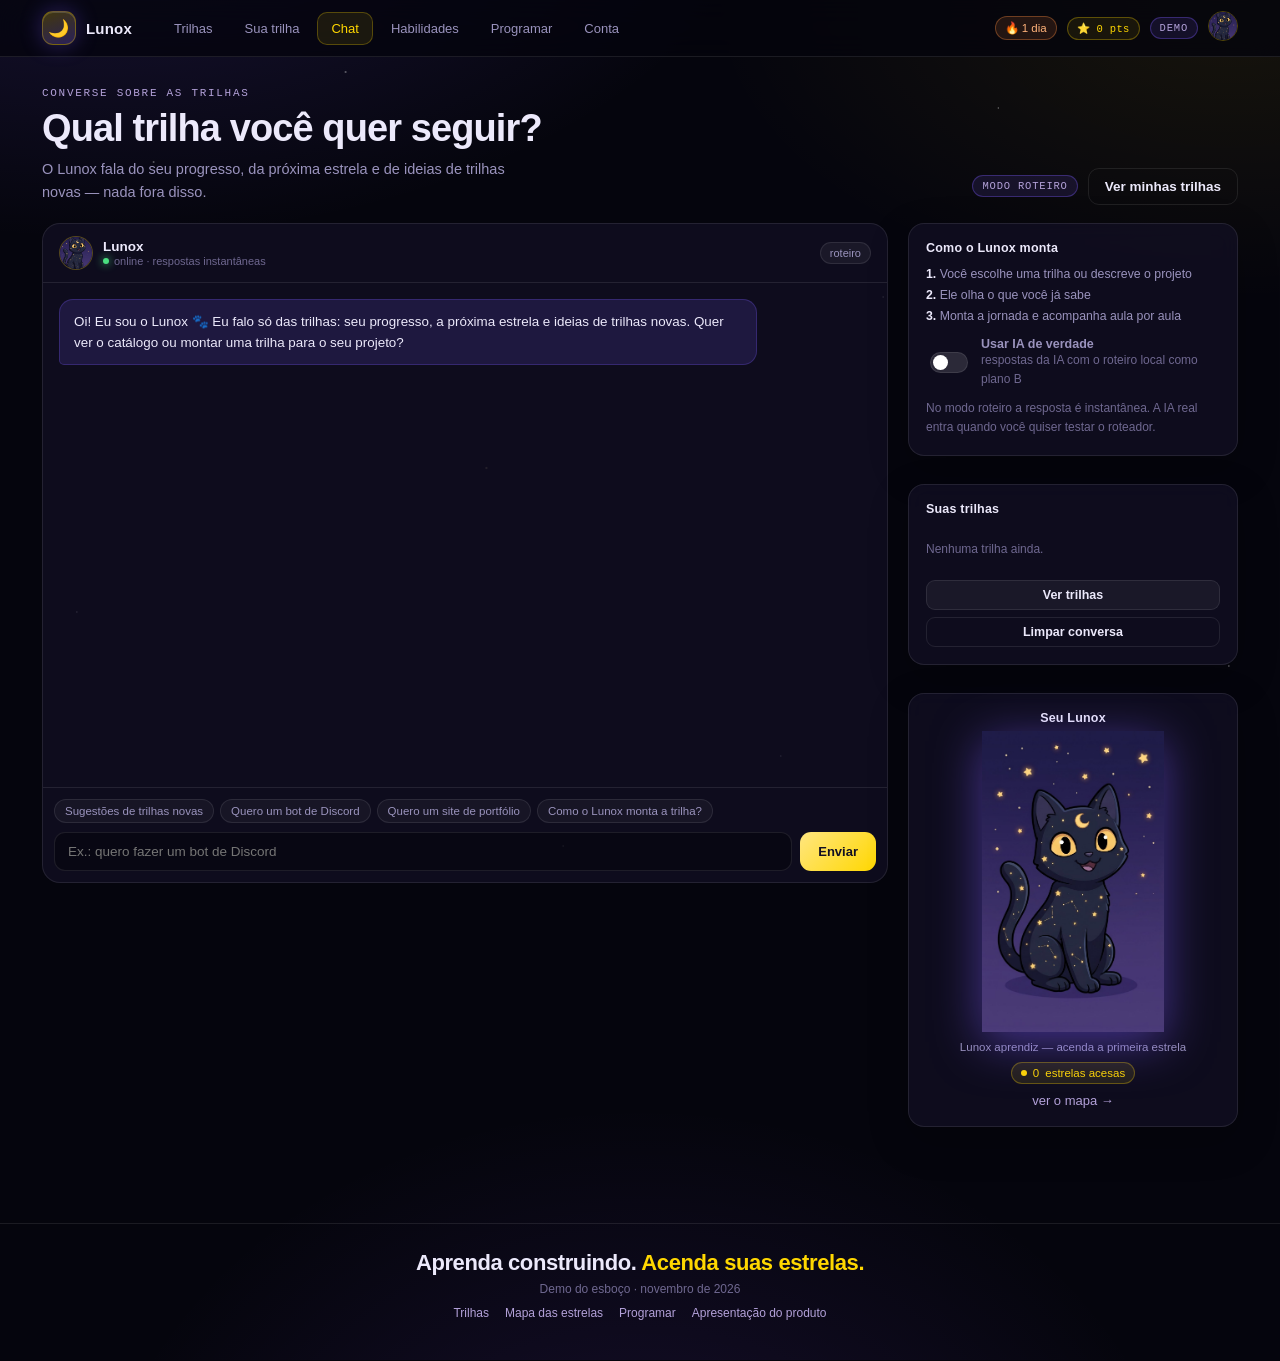
==== commit 73feef87: "Trilhas: unifica Sua trilha, chat focado em trilhas, resposta da IA e mobile" ====
--- a/chat.html
+++ b/chat.html
@@ -16,13 +16,13 @@
 
   <section class="trail-hero" style="margin-bottom:18px">
     <div>
-      <div class="kicker">Converse com o Lunox</div>
-      <h1>Diga o que você quer construir.</h1>
-      <p class="lead">O gatinho pergunta o que você já sabe e monta a trilha do seu projeto — com aulas, código e validação.</p>
+      <div class="kicker">Converse sobre as trilhas</div>
+      <h1>Qual trilha você quer seguir?</h1>
+      <p class="lead">O Lunox fala do seu progresso, da próxima estrela e de ideias de trilhas novas — nada fora disso.</p>
     </div>
     <div class="trail-actions">
       <span class="badge-demo" id="modo-badge">modo roteiro</span>
-      <a class="btn ghost" href="index.html">Ver minha trilha</a>
+      <a class="btn ghost" href="index.html">Ver minhas trilhas</a>
     </div>
   </section>
 
@@ -55,13 +55,13 @@
           <span class="panel-title">Como o Lunox monta</span>
         </div>
         <div class="lembra">
-          <div><b>1.</b> Você conta o projeto</div>
-          <div><b>2.</b> Ele checa o que você já sabe</div>
-          <div><b>3.</b> Monta a trilha e acende as estrelas</div>
+          <div><b>1.</b> Você escolhe uma trilha ou descreve o projeto</div>
+          <div><b>2.</b> Ele olha o que você já sabe</div>
+          <div><b>3.</b> Monta a jornada e acompanha aula por aula</div>
         </div>
         <label class="switch" style="margin-top:14px">
           <input type="checkbox" id="modo-ia">
-          <span><b>Usar IA de verdade</b><br><span class="tiny">Groq + NVIDIA pela rota em cascata</span></span>
+          <span><b>Usar IA de verdade</b><br><span class="tiny">respostas da IA com o roteiro local como plano B</span></span>
         </label>
         <p class="tiny" style="margin:10px 0 0">No modo roteiro a resposta é instantânea. A IA real entra quando você quiser testar o roteador.</p>
       </div>
@@ -71,7 +71,8 @@
           <span class="panel-title">Suas trilhas</span>
         </div>
         <div class="mini-trails" id="mini-trilhas"></div>
-        <a class="btn small" href="index.html" style="width:100%;margin-top:9px;justify-content:center">Ver trilha atual</a>
+        <a class="btn small" href="index.html" style="width:100%;margin-top:9px;justify-content:center">Ver trilhas</a>
+        <button class="btn small ghost" type="button" data-limpar style="width:100%;margin-top:7px;justify-content:center">Limpar conversa</button>
       </div>
 
       <div class="panel pet-mini">
@@ -95,7 +96,7 @@
   <div class="big">Aprenda construindo. <span>Acenda suas estrelas.</span></div>
   <p>Demo do esboço · novembro de 2026</p>
   <div class="links">
-    <a href="index.html">Trilha</a>
+    <a href="index.html">Trilhas</a>
     <a href="habilidades.html">Mapa das estrelas</a>
     <a href="programar.html">Programar</a>
     <a href="pitch.html">Apresentação do produto</a>
@@ -103,6 +104,8 @@
 </footer>
 
 <script src="app-core.js"></script>
+<script src="estrelas-extra.js"></script>
+<script src="estrelas-catalogo.js"></script>
 <script src="chat.js"></script>
 <script src="conta.js"></script>
 </body>
--- a/app.css
+++ b/app.css
@@ -136,6 +136,8 @@
 .chip.violet{color:#c9bafd;border-color:rgba(124,92,255,.35);background:rgba(124,92,255,.14)}
 .chip.ok{color:#8ef0b4;border-color:rgba(74,222,128,.34);background:rgba(74,222,128,.1)}
 .chip.dim{color:var(--dim2)}
+.chip.ofensiva{color:#ffb27a;border-color:rgba(255,140,64,.35);background:rgba(255,140,64,.12)}
+.chip.pontos{color:var(--gold);border-color:rgba(255,215,0,.3);background:rgba(255,215,0,.08);font-family:var(--mono);font-size:10.5px;letter-spacing:.3px}
 .chip .dot{width:6px;height:6px;border-radius:50%;background:currentColor}
 
 .progress{height:7px;border-radius:99px;background:rgba(255,255,255,.07);overflow:hidden;flex:1;min-width:120px}
@@ -169,6 +171,9 @@
 }
 .trail-item:hover .ti-del{opacity:1}
 .ti-del:hover{color:var(--danger);background:rgba(251,113,133,.1)}
+.trail-item.jornada-item{text-decoration:none;background:rgba(124,92,255,.09);border-color:rgba(124,92,255,.26)}
+.trail-item.jornada-item:hover{background:rgba(124,92,255,.15);border-color:rgba(124,92,255,.4)}
+.trail-item.jornada-item .ti-meta{color:#a99be0}
 .novo-btn{width:100%;margin-top:10px;justify-content:center}
 
 .progress-line{display:flex;align-items:center;gap:12px;margin-bottom:14px;font-size:12.5px;color:var(--dim)}
@@ -249,6 +254,9 @@
 .chat-box{
   display:flex;flex-direction:column;height:calc(100vh - 240px);min-height:480px;
   background:var(--panel);border:1px solid var(--line);border-radius:18px;overflow:hidden;
+}
+@supports (height:100dvh){
+  .chat-box{height:calc(100dvh - 240px)}
 }
 .chat-head{display:flex;align-items:center;gap:10px;padding:12px 16px;border-bottom:1px solid var(--line)}
 .chat-avatar{width:34px;height:34px;border-radius:50%;object-fit:cover;border:1px solid rgba(255,215,0,.28);background:#141029}
@@ -514,10 +522,21 @@
   .map-viewport{max-height:56vh}
 }
 @media (max-width:760px){
-  .topbar-in{padding:9px 14px;gap:10px;flex-wrap:wrap}
-  .tabs{order:3;width:100%;overflow:auto;margin-left:0;padding-bottom:2px}
-  .tab{padding:7px 10px;font-size:12px}
-  .page{padding:20px 14px 44px}
+  .topbar-in{padding:8px 12px;gap:8px;flex-wrap:wrap}
+  .brand{font-size:15px}
+  .tabs{order:3;width:100%;overflow-x:auto;overflow-y:hidden;margin-left:0;padding-bottom:2px;
+    -webkit-overflow-scrolling:touch;scrollbar-width:none}
+  .tabs::-webkit-scrollbar{display:none}
+  .tab{flex:none;padding:7px 11px;font-size:12px;white-space:nowrap}
+  .top-meta{gap:6px}
+  .top-meta .chip.ofensiva,.top-meta .chip.pontos{font-size:10px;padding:3px 7px}
+  .top-meta .badge-demo{display:none}
+  .page{padding:18px 13px 40px}
+  .trail-hero{gap:14px;margin-bottom:16px}
+  .trail-hero h1{font-size:clamp(24px,7vw,34px)}
+  .trail-hero .lead{font-size:13.5px}
+  .trail-actions{width:100%}
+  .trail-actions .btn{flex:1 1 auto;justify-content:center}
   .preset-grid{grid-template-columns:1fr}
   .aula-head{padding:12px}
   .aula-body{padding:0 12px 13px}
@@ -526,4 +545,30 @@
   .passo .p-act .btn{width:100%}
   .trail-hero{padding-top:4px}
   .aside{order:2}
-}
+  .panel{padding:14px}
+  .progress-line{flex-wrap:wrap;gap:8px}
+  .trail-item{flex-wrap:wrap}
+  .ti-name{white-space:normal}
+  .ti-del{opacity:1}
+
+  /* chat no celular */
+  .chat-layout{display:flex;flex-direction:column;gap:14px}
+  .chat-box{height:auto;min-height:0;border-radius:16px}
+  .chat-head{padding:10px 13px}
+  .chat-head .mode{font-size:10px;padding:3px 8px}
+  .chat-log{padding:13px;gap:9px;min-height:46vh;max-height:60dvh}
+  .msg{max-width:94%;font-size:14px;padding:10px 12px}
+  .chat-compose{padding:10px}
+  .sugestoes{gap:5px;margin-bottom:8px}
+  .sug{font-size:11px;padding:5px 9px}
+  .chat-input{font-size:16px;padding:12px 13px}
+  .chat-send{padding:0 15px;font-size:14px}
+  .trail-card .row .btn{flex:1 1 auto}
+  .footer{padding:22px 14px 34px}
+  .footer .links{gap:10px}
+}
+@media (max-width:420px){
+  .top-meta .chip.pontos{display:none}
+  .tab{padding:6px 9px;font-size:11.5px}
+  .msg{max-width:97%}
+}
